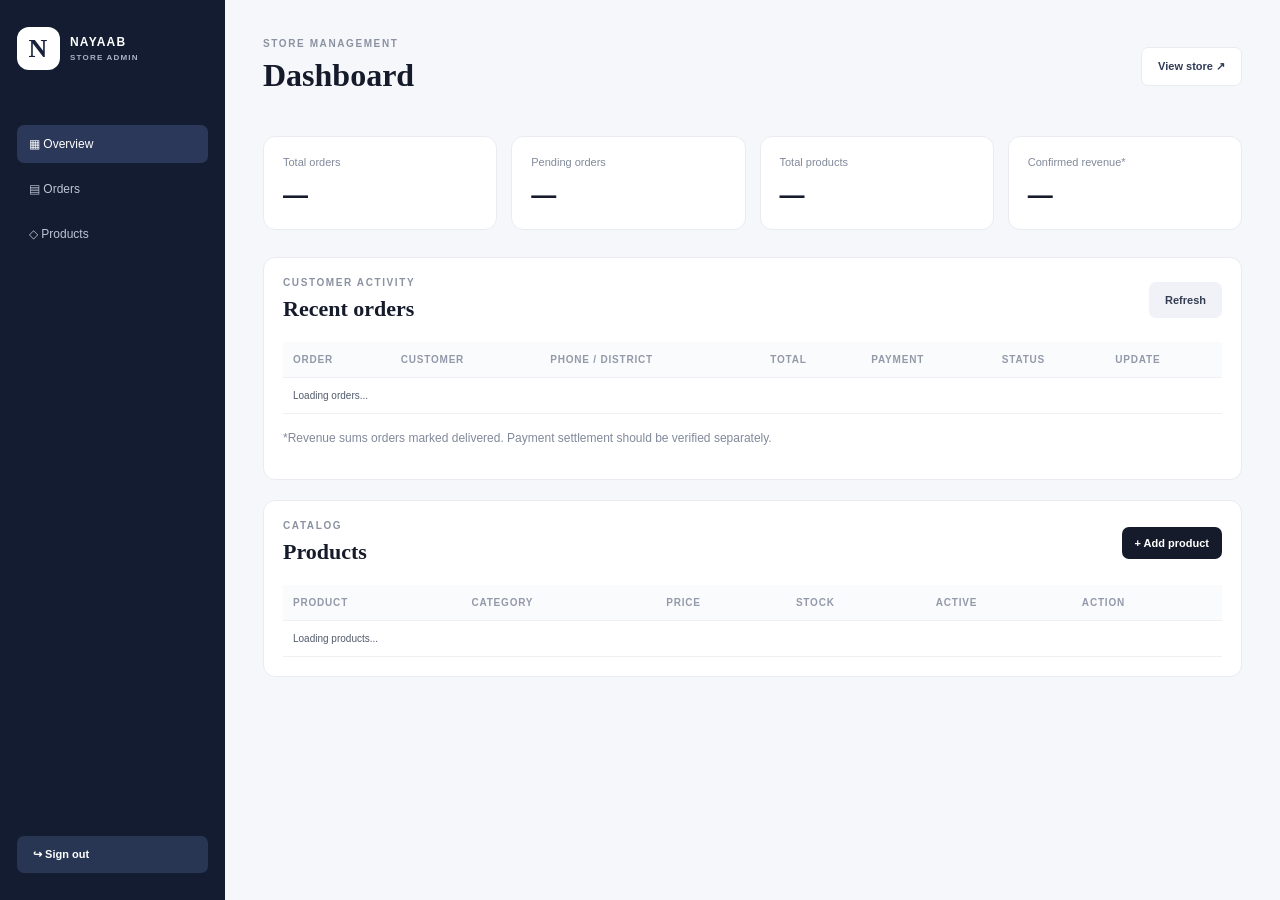
==== admin/index.html @ c568e55b "Add files via upload" ====
<!doctype html><html lang="en"><head><meta charset="utf-8"><meta name="viewport" content="width=device-width,initial-scale=1"><title>Admin Dashboard — Nayaab Store</title><link rel="stylesheet" href="../css/admin.css"></head><body><div class="admin-shell"><aside class="sidebar"><a class="admin-brand" href="../index.html"><span class="admin-logo">N</span><span>NAYAAB<br><small>STORE ADMIN</small></span></a><nav><a class="selected" href="#overview">▦ Overview</a><a href="#orders">▤ Orders</a><a href="#products">◇ Products</a></nav><button id="logoutButton" class="logout">↪ Sign out</button></aside><main class="admin-main"><header class="admin-top"><div><p class="eyebrow">STORE MANAGEMENT</p><h1>Dashboard</h1></div><a class="view-store" href="../index.html" target="_blank" rel="noopener">View store ↗</a></header><div id="adminMessage" class="message"></div><section class="stats"><article><span>Total orders</span><b id="totalOrders">—</b></article><article><span>Pending orders</span><b id="pendingOrders">—</b></article><article><span>Total products</span><b id="totalProducts">—</b></article><article><span>Confirmed revenue*</span><b id="totalRevenue">—</b></article></section><section class="panel" id="orders"><div class="panel-head"><div><p class="eyebrow">CUSTOMER ACTIVITY</p><h2>Recent orders</h2></div><button class="secondary" id="refreshOrders">Refresh</button></div><div class="table-wrap"><table><thead><tr><th>Order</th><th>Customer</th><th>Phone / District</th><th>Total</th><th>Payment</th><th>Status</th><th>Update</th></tr></thead><tbody id="ordersBody"><tr><td colspan="7">Loading orders...</td></tr></tbody></table></div><p class="hint">*Revenue sums orders marked delivered. Payment settlement should be verified separately.</p></section><section class="panel" id="products"><div class="panel-head"><div><p class="eyebrow">CATALOG</p><h2>Products</h2></div><button class="primary compact" id="addProduct">+ Add product</button></div><div class="table-wrap"><table><thead><tr><th>Product</th><th>Category</th><th>Price</th><th>Stock</th><th>Active</th><th>Action</th></tr></thead><tbody id="productsBody"><tr><td colspan="6">Loading products...</td></tr></tbody></table></div></section></main></div><dialog id="productDialog" class="product-dialog"><form id="productForm"><div class="panel-head"><h2 id="productDialogTitle">Add product</h2><button type="button" class="secondary" id="closeProductDialog">Close</button></div><input type="hidden" name="id"><label>Product name<input name="name" required maxlength="160"></label><label>Category<input name="category" required maxlength="80" placeholder="Electronics, Fashion, Home & Living..."></label><label>Description<textarea name="description" rows="3" maxlength="2000"></textarea></label><div class="two"><label>Price (BDT)<input name="price" type="number" min="0" step="0.01" required></label><label>Compare at price<input name="compare_at_price" type="number" min="0" step="0.01"></label></div><div class="two"><label>Stock<input name="stock" type="number" min="0" step="1" required></label><label>Image URL<input name="image_url" type="url" placeholder="https://..."></label></div><label class="check"><input name="is_active" type="checkbox" checked> Active and visible in store</label><label class="check"><input name="is_featured" type="checkbox"> Featured product</label><p class="message" id="productMessage"></p><button class="primary" type="submit" id="saveProduct">Save product</button></form></dialog><script type="module" src="../js/admin.js"></script></body></html>
---- css/admin.css ----
:root{--ink:#151b2b;--muted:#81899a;--line:#e9ebf1;--blue:#3458d4}*{box-sizing:border-box}body{margin:0;background:#f6f7fa;color:var(--ink);font-family:'DM Sans',Arial,sans-serif}button,input,textarea{font:inherit}button,a{cursor:pointer}.login-wrap{min-height:100vh;display:grid;place-items:center;padding:24px}.login-card{background:white;border:1px solid var(--line);border-radius:16px;padding:35px;width:min(420px,100%);box-shadow:0 20px 70px #17213b0d}.admin-logo{width:43px;height:43px;border-radius:12px;background:var(--ink);color:white;display:grid;place-items:center;font:800 26px Georgia}.eyebrow{font-size:10px;letter-spacing:.16em;color:#8a92a2;font-weight:800;margin:20px 0 8px}.login-card h1,.admin-top h1{font:700 32px Georgia;margin:0}.muted,.hint{font-size:12px;color:var(--muted);line-height:1.6}.login-card label,.product-dialog label{display:block;font-size:11px;font-weight:700;margin-top:17px}.login-card input,.product-dialog input:not([type=checkbox]),.product-dialog textarea{display:block;width:100%;padding:12px;border:1px solid var(--line);border-radius:7px;margin-top:7px;outline:0}.primary,.secondary,.logout,.view-store{border:0;border-radius:7px;padding:12px 16px;font-size:11px;font-weight:700}.primary{background:var(--ink);color:white}.login-card .primary{width:100%;margin-top:12px}.secondary{background:#f0f2f7;color:#343d51}.compact{padding:10px 13px}.back-link{position:absolute;top:25px;left:28px;color:#687185;font-size:12px;text-decoration:none}.message{font-size:11px;color:#bd3e49;min-height:15px}.admin-shell{display:grid;grid-template-columns:225px 1fr;min-height:100vh}.sidebar{background:#141c31;color:white;padding:27px 17px;display:flex;flex-direction:column}.admin-brand{display:flex;align-items:center;gap:10px;color:white;text-decoration:none;font-size:12px;font-weight:800;letter-spacing:.1em}.admin-brand .admin-logo{background:#fff;color:#17213b}.admin-brand small{font-size:8px;color:#aab3c9;letter-spacing:.15em}.sidebar nav{display:grid;gap:7px;margin-top:55px}.sidebar nav a{color:#bdc5d6;text-decoration:none;padding:12px;border-radius:7px;font-size:12px}.sidebar nav a.selected,.sidebar nav a:hover{background:#2b3859;color:white}.logout{margin-top:auto;background:#283653;color:#fff;text-align:left}.admin-main{padding:38px;min-width:0}.admin-top,.panel-head{display:flex;justify-content:space-between;align-items:center}.admin-top .eyebrow,.panel-head .eyebrow{margin:0 0 8px}.view-store{background:white;border:1px solid var(--line);color:#303b55;text-decoration:none}.stats{display:grid;grid-template-columns:repeat(4,1fr);gap:14px;margin:27px 0}.stats article,.panel{background:#fff;border:1px solid var(--line);border-radius:12px;padding:19px}.stats span,.stats b{display:block}.stats span{font-size:11px;color:var(--muted)}.stats b{font-size:25px;margin-top:13px}.panel{margin-bottom:20px}.panel-head h2{font:700 22px Georgia;margin:0}.table-wrap{overflow:auto;margin-top:20px}table{width:100%;border-collapse:collapse;white-space:nowrap;text-align:left}th{font-size:9px;color:#9299a8;text-transform:uppercase;letter-spacing:.08em;background:#fafbfc}td,th{padding:12px 10px;border-bottom:1px solid #eff0f3;font-size:10px}td{color:#515a6b}td select{padding:7px;border:1px solid var(--line);border-radius:5px;font-size:10px}.product-dialog{border:0;border-radius:14px;padding:25px;width:min(520px,calc(100% - 24px));max-height:90vh;overflow:auto;box-shadow:0 20px 90px #0003}.product-dialog::backdrop{background:#11182788}.product-dialog .panel-head{margin-bottom:8px}.product-dialog .panel-head h2{font:700 22px Georgia}.two{display:grid;grid-template-columns:1fr 1fr;gap:12px}.product-dialog .check{display:flex;align-items:center;gap:8px}.product-dialog .check input{margin:0}.product-dialog .primary{width:100%;margin-top:15px}.hint{margin-top:15px}@media(max-width:900px){.admin-shell{grid-template-columns:175px 1fr}.admin-main{padding:25px}.stats{grid-template-columns:repeat(2,1fr)}}@media(max-width:600px){.admin-shell{grid-template-columns:1fr}.sidebar{padding:12px 16px;flex-direction:row;align-items:center;gap:12px}.sidebar nav{display:flex;margin:0;flex:1;justify-content:flex-end}.sidebar nav a{font-size:10px;padding:9px}.logout{margin:0;padding:9px;font-size:10px}.admin-brand{font-size:10px}.admin-brand .admin-logo{width:32px;height:32px;font-size:20px}.admin-main{padding:20px 13px}.admin-top h1{font-size:27px}.stats{gap:8px}.stats article{padding:13px}.stats b{font-size:21px}.stats span{font-size:10px}.panel{padding:13px}.panel-head h2{font-size:18px}.two{grid-template-columns:1fr}.login-card{padding:25px}}
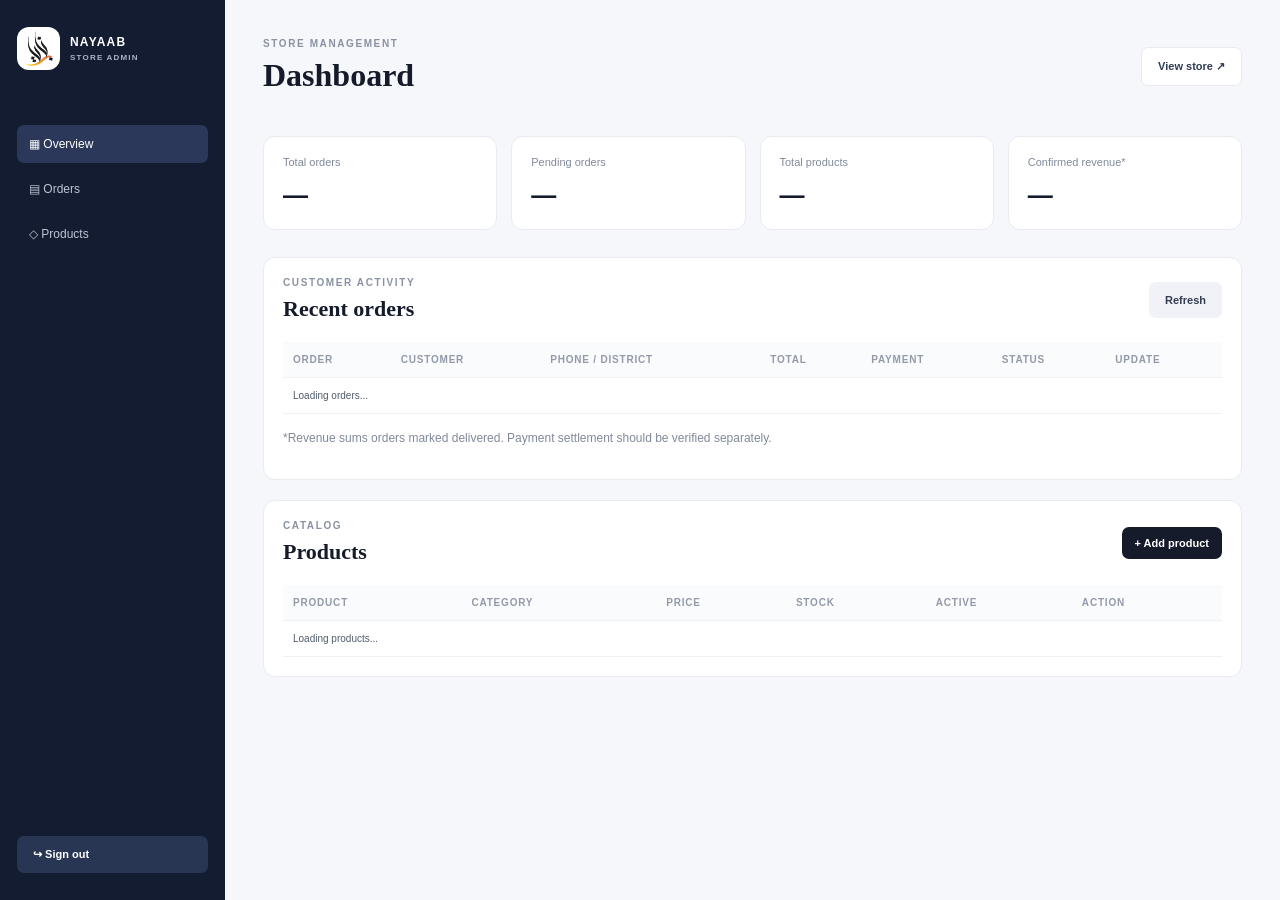
==== commit ee8c5730: "Add files via upload" ====
--- a/admin/index.html
+++ b/admin/index.html
@@ -1 +1 @@
-<!doctype html><html lang="en"><head><meta charset="utf-8"><meta name="viewport" content="width=device-width,initial-scale=1"><title>Admin Dashboard — Nayaab Store</title><link rel="stylesheet" href="../css/admin.css"></head><body><div class="admin-shell"><aside class="sidebar"><a class="admin-brand" href="../index.html"><span class="admin-logo">N</span><span>NAYAAB<br><small>STORE ADMIN</small></span></a><nav><a class="selected" href="#overview">▦ Overview</a><a href="#orders">▤ Orders</a><a href="#products">◇ Products</a></nav><button id="logoutButton" class="logout">↪ Sign out</button></aside><main class="admin-main"><header class="admin-top"><div><p class="eyebrow">STORE MANAGEMENT</p><h1>Dashboard</h1></div><a class="view-store" href="../index.html" target="_blank" rel="noopener">View store ↗</a></header><div id="adminMessage" class="message"></div><section class="stats"><article><span>Total orders</span><b id="totalOrders">—</b></article><article><span>Pending orders</span><b id="pendingOrders">—</b></article><article><span>Total products</span><b id="totalProducts">—</b></article><article><span>Confirmed revenue*</span><b id="totalRevenue">—</b></article></section><section class="panel" id="orders"><div class="panel-head"><div><p class="eyebrow">CUSTOMER ACTIVITY</p><h2>Recent orders</h2></div><button class="secondary" id="refreshOrders">Refresh</button></div><div class="table-wrap"><table><thead><tr><th>Order</th><th>Customer</th><th>Phone / District</th><th>Total</th><th>Payment</th><th>Status</th><th>Update</th></tr></thead><tbody id="ordersBody"><tr><td colspan="7">Loading orders...</td></tr></tbody></table></div><p class="hint">*Revenue sums orders marked delivered. Payment settlement should be verified separately.</p></section><section class="panel" id="products"><div class="panel-head"><div><p class="eyebrow">CATALOG</p><h2>Products</h2></div><button class="primary compact" id="addProduct">+ Add product</button></div><div class="table-wrap"><table><thead><tr><th>Product</th><th>Category</th><th>Price</th><th>Stock</th><th>Active</th><th>Action</th></tr></thead><tbody id="productsBody"><tr><td colspan="6">Loading products...</td></tr></tbody></table></div></section></main></div><dialog id="productDialog" class="product-dialog"><form id="productForm"><div class="panel-head"><h2 id="productDialogTitle">Add product</h2><button type="button" class="secondary" id="closeProductDialog">Close</button></div><input type="hidden" name="id"><label>Product name<input name="name" required maxlength="160"></label><label>Category<input name="category" required maxlength="80" placeholder="Electronics, Fashion, Home & Living..."></label><label>Description<textarea name="description" rows="3" maxlength="2000"></textarea></label><div class="two"><label>Price (BDT)<input name="price" type="number" min="0" step="0.01" required></label><label>Compare at price<input name="compare_at_price" type="number" min="0" step="0.01"></label></div><div class="two"><label>Stock<input name="stock" type="number" min="0" step="1" required></label><label>Image URL<input name="image_url" type="url" placeholder="https://..."></label></div><label class="check"><input name="is_active" type="checkbox" checked> Active and visible in store</label><label class="check"><input name="is_featured" type="checkbox"> Featured product</label><p class="message" id="productMessage"></p><button class="primary" type="submit" id="saveProduct">Save product</button></form></dialog><script type="module" src="../js/admin.js"></script></body></html>
+<!doctype html><html lang="en"><head><meta charset="utf-8"><meta name="viewport" content="width=device-width,initial-scale=1"><title>Admin Dashboard — Nayaab Store</title><link rel="icon" type="image/png" href="../assets/favicon.png"><link rel="stylesheet" href="../css/admin.css"></head><body><div class="admin-shell"><aside class="sidebar"><a class="admin-brand" href="../index.html"><span class="admin-logo"><img src="../assets/logo-mark.png" alt=""></span><span>NAYAAB<br><small>STORE ADMIN</small></span></a><nav><a class="selected" href="#overview">▦ Overview</a><a href="#orders">▤ Orders</a><a href="#products">◇ Products</a></nav><button id="logoutButton" class="logout">↪ Sign out</button></aside><main class="admin-main"><header class="admin-top"><div><p class="eyebrow">STORE MANAGEMENT</p><h1>Dashboard</h1></div><a class="view-store" href="../index.html" target="_blank" rel="noopener">View store ↗</a></header><div id="adminMessage" class="message"></div><section class="stats"><article><span>Total orders</span><b id="totalOrders">—</b></article><article><span>Pending orders</span><b id="pendingOrders">—</b></article><article><span>Total products</span><b id="totalProducts">—</b></article><article><span>Confirmed revenue*</span><b id="totalRevenue">—</b></article></section><section class="panel" id="orders"><div class="panel-head"><div><p class="eyebrow">CUSTOMER ACTIVITY</p><h2>Recent orders</h2></div><button class="secondary" id="refreshOrders">Refresh</button></div><div class="table-wrap"><table><thead><tr><th>Order</th><th>Customer</th><th>Phone / District</th><th>Total</th><th>Payment</th><th>Status</th><th>Update</th></tr></thead><tbody id="ordersBody"><tr><td colspan="7">Loading orders...</td></tr></tbody></table></div><p class="hint">*Revenue sums orders marked delivered. Payment settlement should be verified separately.</p></section><section class="panel" id="products"><div class="panel-head"><div><p class="eyebrow">CATALOG</p><h2>Products</h2></div><button class="primary compact" id="addProduct">+ Add product</button></div><div class="table-wrap"><table><thead><tr><th>Product</th><th>Category</th><th>Price</th><th>Stock</th><th>Active</th><th>Action</th></tr></thead><tbody id="productsBody"><tr><td colspan="6">Loading products...</td></tr></tbody></table></div></section></main></div><dialog id="productDialog" class="product-dialog"><form id="productForm"><div class="panel-head"><h2 id="productDialogTitle">Add product</h2><button type="button" class="secondary" id="closeProductDialog">Close</button></div><input type="hidden" name="id"><label>Product name<input name="name" required maxlength="160"></label><label>Category<input name="category" required maxlength="80" placeholder="Electronics, Fashion, Home & Living..."></label><label>Description<textarea name="description" rows="3" maxlength="2000"></textarea></label><div class="two"><label>Price (BDT)<input name="price" type="number" min="0" step="0.01" required></label><label>Compare at price<input name="compare_at_price" type="number" min="0" step="0.01"></label></div><div class="two"><label>Stock<input name="stock" type="number" min="0" step="1" required></label><label>Image URL<input name="image_url" type="url" placeholder="https://..."></label></div><label class="check"><input name="is_active" type="checkbox" checked> Active and visible in store</label><label class="check"><input name="is_featured" type="checkbox"> Featured product</label><p class="message" id="productMessage"></p><button class="primary" type="submit" id="saveProduct">Save product</button></form></dialog><script type="module" src="../js/admin.js"></script></body></html>
--- a/css/admin.css
+++ b/css/admin.css
@@ -1 +1,3 @@
 :root{--ink:#151b2b;--muted:#81899a;--line:#e9ebf1;--blue:#3458d4}*{box-sizing:border-box}body{margin:0;background:#f6f7fa;color:var(--ink);font-family:'DM Sans',Arial,sans-serif}button,input,textarea{font:inherit}button,a{cursor:pointer}.login-wrap{min-height:100vh;display:grid;place-items:center;padding:24px}.login-card{background:white;border:1px solid var(--line);border-radius:16px;padding:35px;width:min(420px,100%);box-shadow:0 20px 70px #17213b0d}.admin-logo{width:43px;height:43px;border-radius:12px;background:var(--ink);color:white;display:grid;place-items:center;font:800 26px Georgia}.eyebrow{font-size:10px;letter-spacing:.16em;color:#8a92a2;font-weight:800;margin:20px 0 8px}.login-card h1,.admin-top h1{font:700 32px Georgia;margin:0}.muted,.hint{font-size:12px;color:var(--muted);line-height:1.6}.login-card label,.product-dialog label{display:block;font-size:11px;font-weight:700;margin-top:17px}.login-card input,.product-dialog input:not([type=checkbox]),.product-dialog textarea{display:block;width:100%;padding:12px;border:1px solid var(--line);border-radius:7px;margin-top:7px;outline:0}.primary,.secondary,.logout,.view-store{border:0;border-radius:7px;padding:12px 16px;font-size:11px;font-weight:700}.primary{background:var(--ink);color:white}.login-card .primary{width:100%;margin-top:12px}.secondary{background:#f0f2f7;color:#343d51}.compact{padding:10px 13px}.back-link{position:absolute;top:25px;left:28px;color:#687185;font-size:12px;text-decoration:none}.message{font-size:11px;color:#bd3e49;min-height:15px}.admin-shell{display:grid;grid-template-columns:225px 1fr;min-height:100vh}.sidebar{background:#141c31;color:white;padding:27px 17px;display:flex;flex-direction:column}.admin-brand{display:flex;align-items:center;gap:10px;color:white;text-decoration:none;font-size:12px;font-weight:800;letter-spacing:.1em}.admin-brand .admin-logo{background:#fff;color:#17213b}.admin-brand small{font-size:8px;color:#aab3c9;letter-spacing:.15em}.sidebar nav{display:grid;gap:7px;margin-top:55px}.sidebar nav a{color:#bdc5d6;text-decoration:none;padding:12px;border-radius:7px;font-size:12px}.sidebar nav a.selected,.sidebar nav a:hover{background:#2b3859;color:white}.logout{margin-top:auto;background:#283653;color:#fff;text-align:left}.admin-main{padding:38px;min-width:0}.admin-top,.panel-head{display:flex;justify-content:space-between;align-items:center}.admin-top .eyebrow,.panel-head .eyebrow{margin:0 0 8px}.view-store{background:white;border:1px solid var(--line);color:#303b55;text-decoration:none}.stats{display:grid;grid-template-columns:repeat(4,1fr);gap:14px;margin:27px 0}.stats article,.panel{background:#fff;border:1px solid var(--line);border-radius:12px;padding:19px}.stats span,.stats b{display:block}.stats span{font-size:11px;color:var(--muted)}.stats b{font-size:25px;margin-top:13px}.panel{margin-bottom:20px}.panel-head h2{font:700 22px Georgia;margin:0}.table-wrap{overflow:auto;margin-top:20px}table{width:100%;border-collapse:collapse;white-space:nowrap;text-align:left}th{font-size:9px;color:#9299a8;text-transform:uppercase;letter-spacing:.08em;background:#fafbfc}td,th{padding:12px 10px;border-bottom:1px solid #eff0f3;font-size:10px}td{color:#515a6b}td select{padding:7px;border:1px solid var(--line);border-radius:5px;font-size:10px}.product-dialog{border:0;border-radius:14px;padding:25px;width:min(520px,calc(100% - 24px));max-height:90vh;overflow:auto;box-shadow:0 20px 90px #0003}.product-dialog::backdrop{background:#11182788}.product-dialog .panel-head{margin-bottom:8px}.product-dialog .panel-head h2{font:700 22px Georgia}.two{display:grid;grid-template-columns:1fr 1fr;gap:12px}.product-dialog .check{display:flex;align-items:center;gap:8px}.product-dialog .check input{margin:0}.product-dialog .primary{width:100%;margin-top:15px}.hint{margin-top:15px}@media(max-width:900px){.admin-shell{grid-template-columns:175px 1fr}.admin-main{padding:25px}.stats{grid-template-columns:repeat(2,1fr)}}@media(max-width:600px){.admin-shell{grid-template-columns:1fr}.sidebar{padding:12px 16px;flex-direction:row;align-items:center;gap:12px}.sidebar nav{display:flex;margin:0;flex:1;justify-content:flex-end}.sidebar nav a{font-size:10px;padding:9px}.logout{margin:0;padding:9px;font-size:10px}.admin-brand{font-size:10px}.admin-brand .admin-logo{width:32px;height:32px;font-size:20px}.admin-main{padding:20px 13px}.admin-top h1{font-size:27px}.stats{gap:8px}.stats article{padding:13px}.stats b{font-size:21px}.stats span{font-size:10px}.panel{padding:13px}.panel-head h2{font-size:18px}.two{grid-template-columns:1fr}.login-card{padding:25px}}
+
+.admin-logo img{width:80%;height:80%;object-fit:contain}.login-logo{display:block;height:112px;width:auto;margin:0 0 4px}
